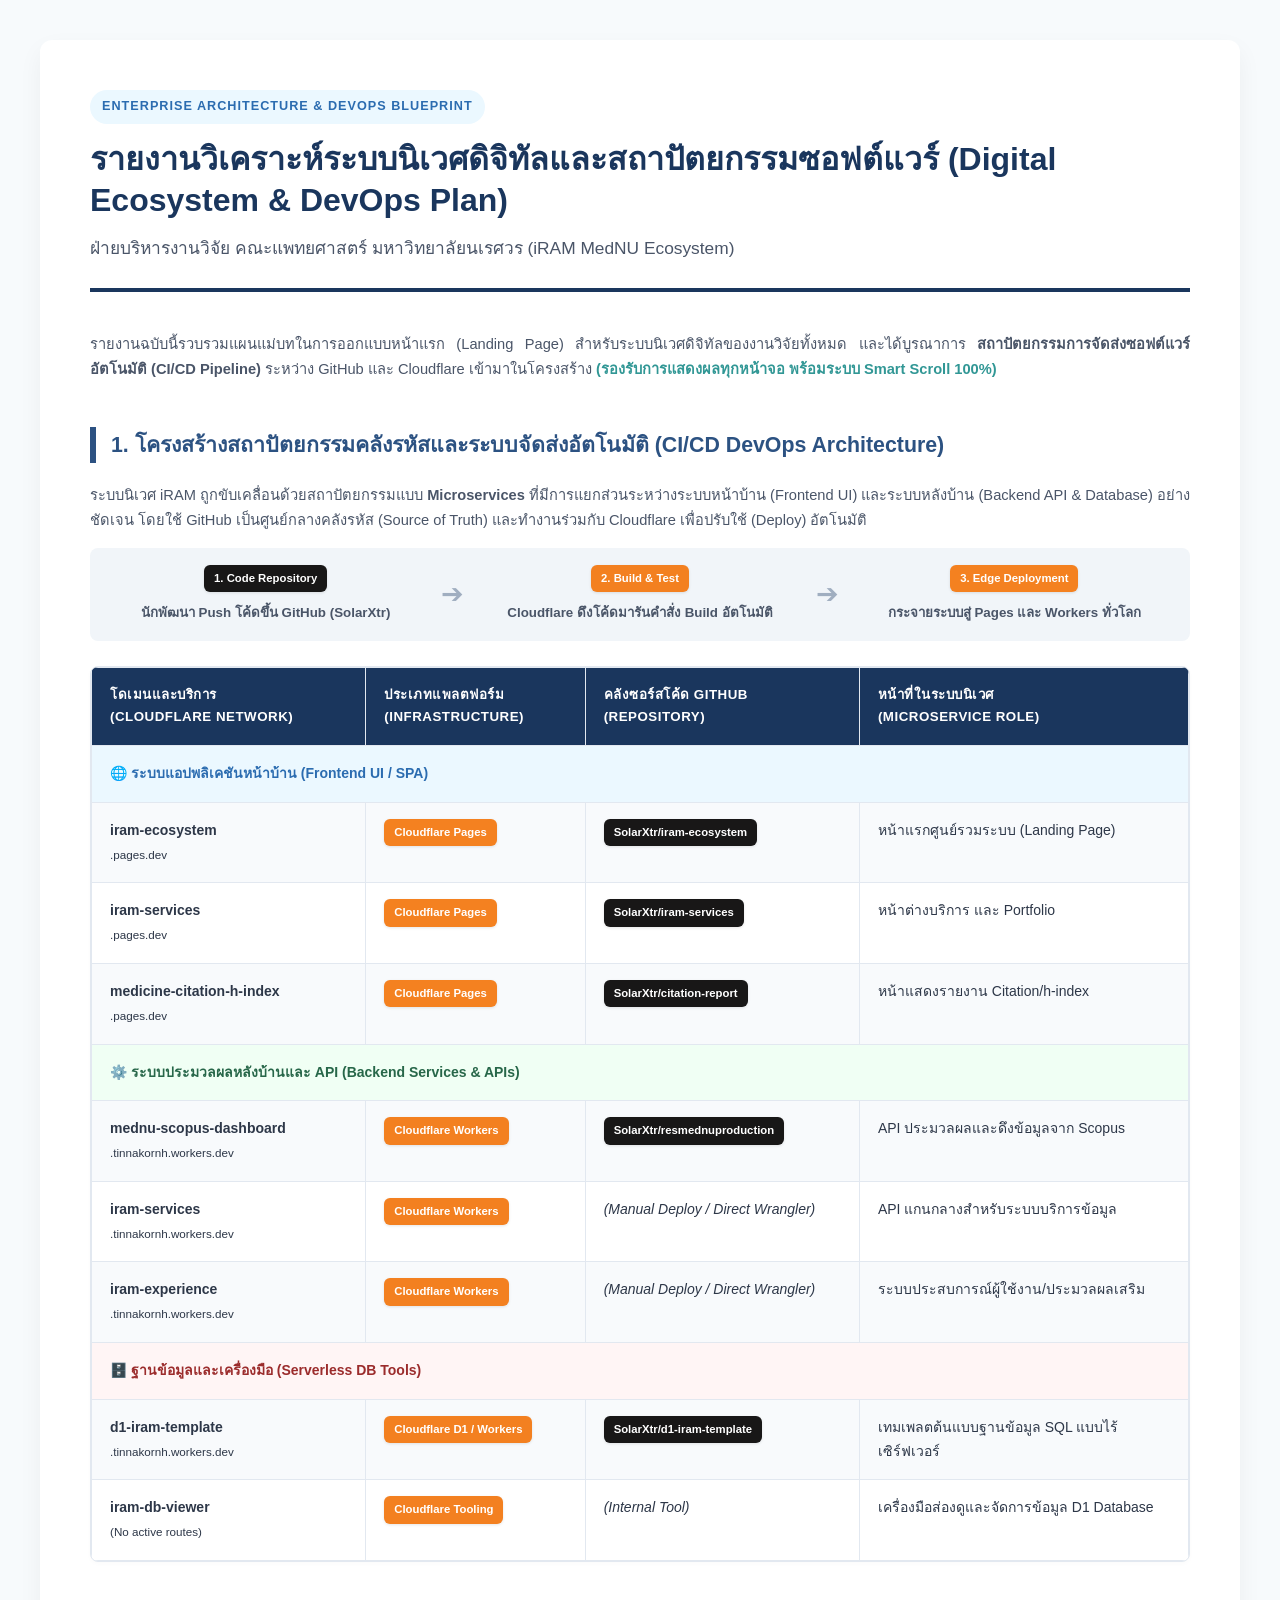
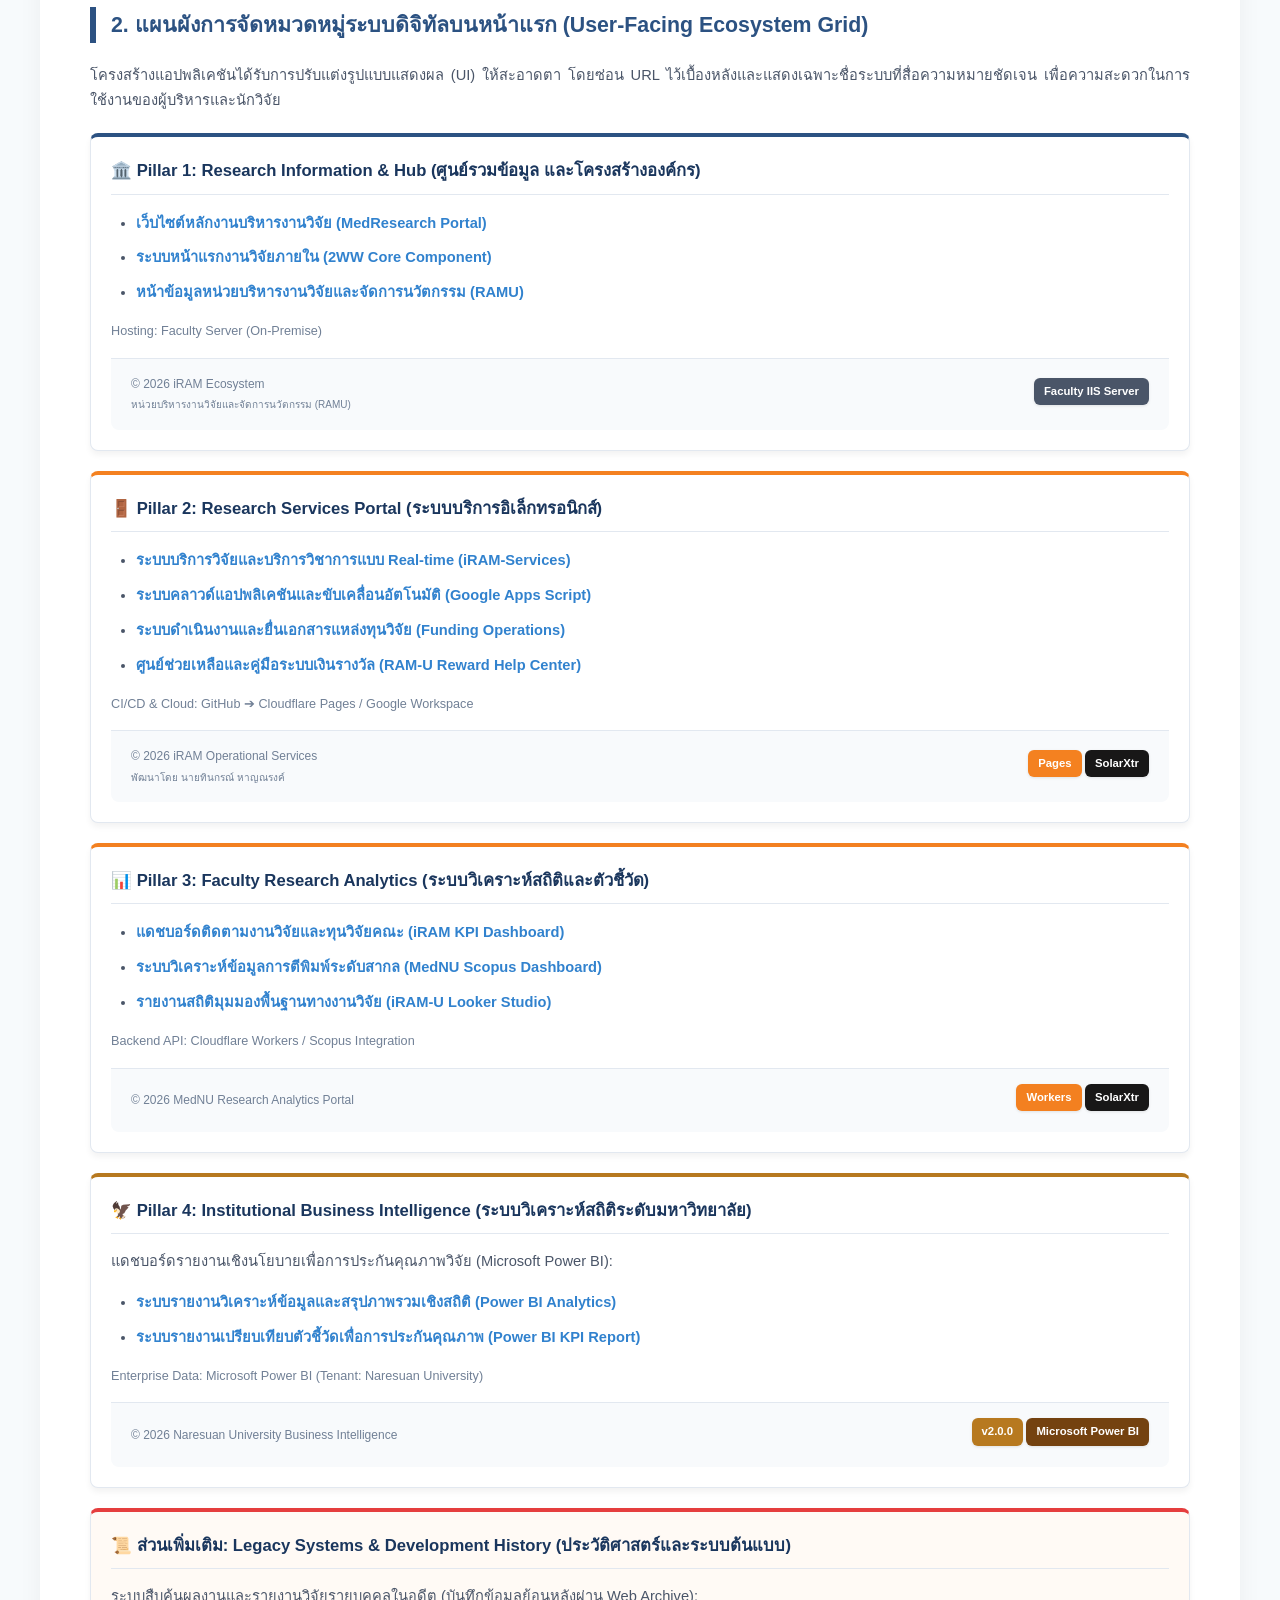
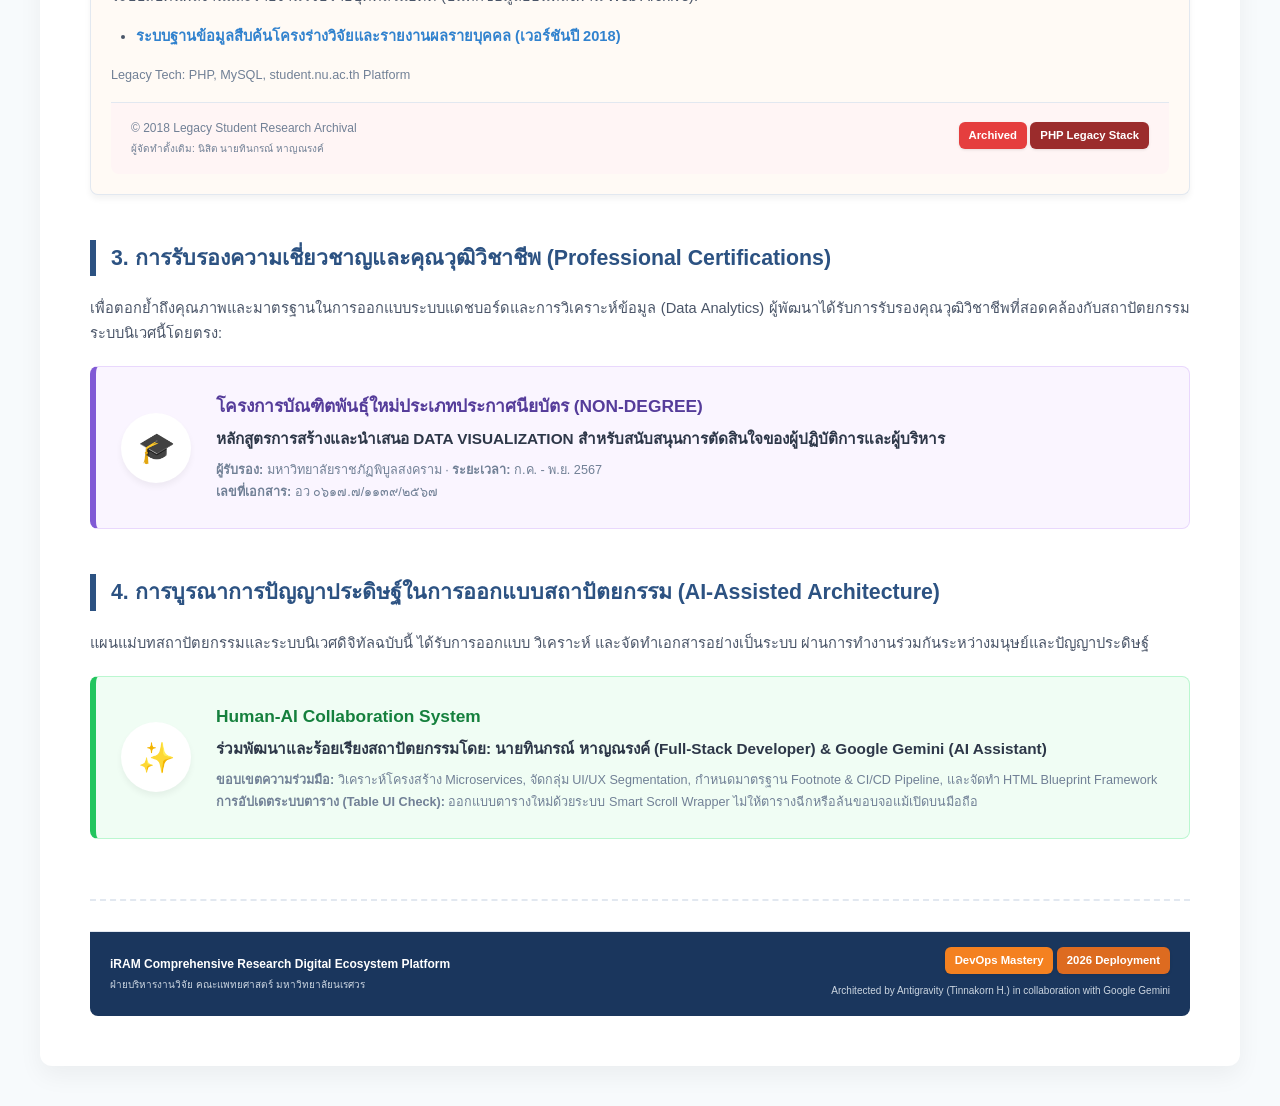
==== blueprint.html @ e12277ec "feat: redesign landing page to premium glassmorphism UI" ====
<!DOCTYPE html>
<html lang="th">
<head>
    <meta charset="UTF-8">
    <meta name="viewport" content="width=device-width, initial-scale=1.0">
    <title>รายงานการวิเคราะห์ระบบสารสนเทศและแผนการจัดทำ Landing Page - iRAM MedNU (Perfect Scroll UI)</title>
    <style>
        *, *::before, *::after { box-sizing: border-box; }
        body {
            font-family: 'Segoe UI', Tahoma, Geneva, Verdana, sans-serif, 'Helvetica Neue', Helvetica, Arial, sans-serif;
            line-height: 1.7;
            color: #2d3748;
            background-color: #f7fafc;
            margin: 0;
            padding: 0;
        }
        .container {
            max-width: 1200px;
            margin: 40px auto;
            background-color: #ffffff;
            padding: 50px;
            border-radius: 12px;
            box-shadow: 0 10px 25px rgba(0,0,0,0.05);
        }
        header {
            border-bottom: 4px solid #1a365d;
            padding-bottom: 25px;
            margin-bottom: 40px;
        }
        .header-tag {
            background-color: #ebf8ff;
            color: #2b6cb0;
            display: inline-block;
            padding: 6px 12px;
            border-radius: 20px;
            font-size: 9.5pt;
            font-weight: bold;
            text-transform: uppercase;
            letter-spacing: 1px;
            margin-bottom: 15px;
        }
        h1 {
            color: #1a365d;
            font-size: 24pt;
            margin: 0 0 12px 0;
            line-height: 1.3;
        }
        .subtitle {
            font-size: 13pt;
            color: #4a5568;
            margin: 0;
            font-weight: 500;
        }
        h2 {
            color: #2c5282;
            font-size: 16pt;
            border-left: 6px solid #2c5282;
            padding-left: 15px;
            margin-top: 45px;
            margin-bottom: 20px;
        }
        h3 {
            color: #2d3748;
            font-size: 12.5pt;
            margin-top: 25px;
            margin-bottom: 12px;
            font-weight: 600;
        }
        p, li {
            font-size: 11pt;
            color: #4a5568;
            text-align: justify;
        }
        ul, ol {
            padding-left: 25px;
        }
        li {
            margin-bottom: 10px;
        }

        /* -------------------------------------------
           [FIXED] TABLE SCROLL & RESPONSIVE DESIGN 
           ------------------------------------------- */
        .table-responsive {
            width: 100%;
            display: block; /* สำคัญมาก: บังคับให้กล่องหุ้มทำงานเป็น Block เพื่อกักพื้นที่ */
            overflow-x: auto;
            -webkit-overflow-scrolling: touch; /* ให้เลื่อนบนมือถือได้ลื่นไหล */
            margin: 25px 0;
            border: 1px solid #e2e8f0;
            border-radius: 8px;
            background-color: #fff;
            box-shadow: 0 2px 5px rgba(0,0,0,0.02);
        }
        /* ปรับแต่ง Scrollbar ให้ผู้ใช้สังเกตเห็นว่าเลื่อนซ้าย-ขวาได้ */
        .table-responsive::-webkit-scrollbar {
            height: 10px;
        }
        .table-responsive::-webkit-scrollbar-track {
            background: #f1f5f9; 
            border-radius: 0 0 8px 8px;
        }
        .table-responsive::-webkit-scrollbar-thumb {
            background: #cbd5e0; 
            border-radius: 10px;
        }
        .table-responsive::-webkit-scrollbar-thumb:hover {
            background: #a0aec0; 
        }

        table {
            width: 100%;
            border-collapse: collapse;
            font-size: 10.5pt;
            min-width: 950px; /* บังคับความกว้างขั้นต่ำ เพื่อไม่ให้คอลัมน์บีบจนเละ */
        }
        th, td {
            border: 1px solid #e2e8f0;
            padding: 16px 18px;
            text-align: left;
            vertical-align: top;
            word-break: break-word; /* ป้องกันคำยาวๆ ดันตารางแตก */
        }
        th {
            background-color: #1a365d;
            color: #ffffff;
            font-weight: 600;
            text-transform: uppercase;
            font-size: 10pt;
            letter-spacing: 0.5px;
            white-space: nowrap; /* ไม่ให้หัวตารางตัดบรรทัด */
        }
        tr:nth-child(even) {
            background-color: #f8fafc;
        }
        /* ------------------------------------------- */

        .badge {
            display: inline-block;
            padding: 4px 10px;
            border-radius: 6px;
            font-size: 8.5pt;
            font-weight: bold;
            color: #ffffff;
            text-align: center;
            box-shadow: 0 1px 3px rgba(0,0,0,0.1);
            margin-bottom: 6px;
            word-break: break-all; /* ป้องกัน URL ใน badge ล้น */
            white-space: normal;
        }
        .bg-nu { background-color: #dd6b20; }
        .bg-cloudflare { background-color: #f48120; }
        .bg-workers { background-color: #f38020; }
        .bg-github { background-color: #181717; }
        .bg-legacy { background-color: #e53e3e; }
        .bg-pbi { background-color: #b7791f; }
        
        .recommendation-box {
            background-color: #f7fafc;
            border: 1px solid #e2e8f0;
            border-left: 5px solid #3182ce;
            padding: 25px;
            margin: 30px 0;
            border-radius: 4px;
        }
        .recommendation-box h3 {
            color: #2b6cb0;
            margin-top: 0;
        }
        .highlight-grid {
            display: grid;
            grid-template-columns: 1fr;
            gap: 20px;
            margin: 20px 0;
        }
        .grid-item {
            background: #fff;
            border: 1px solid #e2e8f0;
            padding: 20px;
            border-radius: 8px;
            border-top: 4px solid #2c5282;
            box-shadow: 0 4px 6px rgba(0,0,0,0.05);
        }
        .grid-item h4 {
            margin: 0 0 12px 0;
            color: #1a365d;
            font-size: 12.5pt;
            border-bottom: 1px solid #e2e8f0;
            padding-bottom: 8px;
        }
        .tech-list {
            margin-top: 5px;
            font-size: 9.5pt;
            color: #718096;
            margin-bottom: 15px;
        }
        .page-footer {
            display: flex;
            justify-content: space-between;
            align-items: center;
            padding: 15px 20px;
            color: #718096;
            font-size: 9pt;
            border-top: 1px solid #e2e8f0;
            background-color: #f8fafc;
            border-radius: 0 0 8px 8px;
            flex-wrap: wrap;
            gap: 10px;
        }
        .master-footer {
            margin-top: 60px;
            padding-top: 30px;
            border-top: 2px dashed #e2e8f0;
        }
        a {
            color: #3182ce;
            text-decoration: none;
            font-weight: 600;
            word-break: break-word;
        }
        a:hover {
            text-decoration: underline;
            color: #2c5282;
        }
        .devops-flow {
            display: flex;
            align-items: center;
            margin: 15px 0;
            padding: 15px;
            background: #f1f5f9;
            border-radius: 8px;
        }
        .devops-step {
            flex: 1;
            text-align: center;
            font-weight: 600;
            color: #4a5568;
        }
        .devops-arrow {
            font-size: 20pt;
            color: #a0aec0;
            padding: 0 15px;
        }
        .cert-container, .ai-container {
            display: flex;
            align-items: center;
            gap: 25px;
            padding: 25px;
            border-radius: 8px;
            margin: 20px 0;
        }
        .cert-container {
            background: #faf5ff;
            border: 1px solid #e9d8fd;
            border-left: 6px solid #805ad5;
        }
        .ai-container {
            background: #f0fdf4;
            border: 1px solid #bbf7d0;
            border-left: 6px solid #22c55e;
        }
        .cert-icon, .ai-icon {
            width: 70px;
            height: 70px;
            background: #ffffff;
            border-radius: 50%;
            display: flex;
            align-items: center;
            justify-content: center;
            font-size: 30px;
            box-shadow: 0 4px 6px rgba(0,0,0,0.05);
            flex-shrink: 0;
        }

        /* --- Responsive Media Queries --- */
        @media screen and (max-width: 768px) {
            .container {
                margin: 20px 10px;
                padding: 25px 20px;
            }
            h1 {
                font-size: 20pt;
            }
            h2 {
                font-size: 15pt;
            }
            .devops-flow {
                flex-direction: column;
            }
            .devops-arrow {
                transform: rotate(90deg);
                padding: 10px 0;
            }
            .page-footer, .master-footer .page-footer {
                flex-direction: column;
                text-align: center;
            }
            .page-footer > div {
                text-align: center !important;
                width: 100%;
            }
            .cert-container, .ai-container {
                flex-direction: column;
                text-align: center;
            }
        }
    </style>
</head>
<body>

<div class="container">
    <header>
        <div class="header-tag">Enterprise Architecture & DevOps Blueprint</div>
        <h1>รายงานวิเคราะห์ระบบนิเวศดิจิทัลและสถาปัตยกรรมซอฟต์แวร์ (Digital Ecosystem & DevOps Plan)</h1>
        <div class="subtitle">ฝ่ายบริหารงานวิจัย คณะแพทยศาสตร์ มหาวิทยาลัยนเรศวร (iRAM MedNU Ecosystem)</div>
    </header>

    <section>
        <p>รายงานฉบับนี้รวบรวมแผนแม่บทในการออกแบบหน้าแรก (Landing Page) สำหรับระบบนิเวศดิจิทัลของงานวิจัยทั้งหมด และได้บูรณาการ <strong>สถาปัตยกรรมการจัดส่งซอฟต์แวร์อัตโนมัติ (CI/CD Pipeline)</strong> ระหว่าง GitHub และ Cloudflare เข้ามาในโครงสร้าง <span style="color: #319795; font-weight: bold;">(รองรับการแสดงผลทุกหน้าจอ พร้อมระบบ Smart Scroll 100%)</span></p>
    </section>

    <section>
        <h2>1. โครงสร้างสถาปัตยกรรมคลังรหัสและระบบจัดส่งอัตโนมัติ (CI/CD DevOps Architecture)</h2>
        <p>ระบบนิเวศ iRAM ถูกขับเคลื่อนด้วยสถาปัตยกรรมแบบ <strong>Microservices</strong> ที่มีการแยกส่วนระหว่างระบบหน้าบ้าน (Frontend UI) และระบบหลังบ้าน (Backend API & Database) อย่างชัดเจน โดยใช้ GitHub เป็นศูนย์กลางคลังรหัส (Source of Truth) และทำงานร่วมกับ Cloudflare เพื่อปรับใช้ (Deploy) อัตโนมัติ</p>
        
        <div class="devops-flow">
            <div class="devops-step">
                <span class="badge bg-github">1. Code Repository</span><br>
                <small>นักพัฒนา Push โค้ดขึ้น GitHub (SolarXtr)</small>
            </div>
            <div class="devops-arrow">➔</div>
            <div class="devops-step">
                <span class="badge bg-workers">2. Build & Test</span><br>
                <small>Cloudflare ดึงโค้ดมารันคำสั่ง Build อัตโนมัติ</small>
            </div>
            <div class="devops-arrow">➔</div>
            <div class="devops-step">
                <span class="badge bg-cloudflare">3. Edge Deployment</span><br>
                <small>กระจายระบบสู่ Pages และ Workers ทั่วโลก</small>
            </div>
        </div>

        <div class="table-responsive">
            <table>
                <thead>
                    <tr>
                        <th style="width: 25%;">โดเมนและบริการ<br>(Cloudflare Network)</th>
                        <th style="width: 20%;">ประเภทแพลตฟอร์ม<br>(Infrastructure)</th>
                        <th style="width: 25%;">คลังซอร์สโค้ด GITHUB<br>(Repository)</th>
                        <th style="width: 30%;">หน้าที่ในระบบนิเวศ<br>(Microservice Role)</th>
                    </tr>
                </thead>
                <tbody>
                    <tr style="background-color: #ebf8ff;">
                        <td colspan="4" style="font-weight:bold; color:#2b6cb0;">🌐 ระบบแอปพลิเคชันหน้าบ้าน (Frontend UI / SPA)</td>
                    </tr>
                    <tr>
                        <td><strong>iram-ecosystem</strong><br><small>.pages.dev</small></td>
                        <td><span class="badge bg-cloudflare">Cloudflare Pages</span></td>
                        <td><span class="badge bg-github">SolarXtr/iram-ecosystem</span></td>
                        <td>หน้าแรกศูนย์รวมระบบ (Landing Page)</td>
                    </tr>
                    <tr>
                        <td><strong>iram-services</strong><br><small>.pages.dev</small></td>
                        <td><span class="badge bg-cloudflare">Cloudflare Pages</span></td>
                        <td><span class="badge bg-github">SolarXtr/iram-services</span></td>
                        <td>หน้าต่างบริการ และ Portfolio</td>
                    </tr>
                    <tr>
                        <td><strong>medicine-citation-h-index</strong><br><small>.pages.dev</small></td>
                        <td><span class="badge bg-cloudflare">Cloudflare Pages</span></td>
                        <td><span class="badge bg-github">SolarXtr/citation-report</span></td>
                        <td>หน้าแสดงรายงาน Citation/h-index</td>
                    </tr>

                    <tr style="background-color: #f0fff4;">
                        <td colspan="4" style="font-weight:bold; color:#276749;">⚙️ ระบบประมวลผลหลังบ้านและ API (Backend Services & APIs)</td>
                    </tr>
                    <tr>
                        <td><strong>mednu-scopus-dashboard</strong><br><small>.tinnakornh.workers.dev</small></td>
                        <td><span class="badge bg-workers">Cloudflare Workers</span></td>
                        <td><span class="badge bg-github">SolarXtr/resmednuproduction</span></td>
                        <td>API ประมวลผลและดึงข้อมูลจาก Scopus</td>
                    </tr>
                    <tr>
                        <td><strong>iram-services</strong><br><small>.tinnakornh.workers.dev</small></td>
                        <td><span class="badge bg-workers">Cloudflare Workers</span></td>
                        <td><em>(Manual Deploy / Direct Wrangler)</em></td>
                        <td>API แกนกลางสำหรับระบบบริการข้อมูล</td>
                    </tr>
                    <tr>
                        <td><strong>iram-experience</strong><br><small>.tinnakornh.workers.dev</small></td>
                        <td><span class="badge bg-workers">Cloudflare Workers</span></td>
                        <td><em>(Manual Deploy / Direct Wrangler)</em></td>
                        <td>ระบบประสบการณ์ผู้ใช้งาน/ประมวลผลเสริม</td>
                    </tr>

                    <tr style="background-color: #fff5f5;">
                        <td colspan="4" style="font-weight:bold; color:#9b2c2c;">🗄️ ฐานข้อมูลและเครื่องมือ (Serverless DB Tools)</td>
                    </tr>
                    <tr>
                        <td><strong>d1-iram-template</strong><br><small>.tinnakornh.workers.dev</small></td>
                        <td><span class="badge bg-workers">Cloudflare D1 / Workers</span></td>
                        <td><span class="badge bg-github">SolarXtr/d1-iram-template</span></td>
                        <td>เทมเพลตต้นแบบฐานข้อมูล SQL แบบไร้เซิร์ฟเวอร์</td>
                    </tr>
                    <tr>
                        <td><strong>iram-db-viewer</strong><br><small>(No active routes)</small></td>
                        <td><span class="badge bg-workers">Cloudflare Tooling</span></td>
                        <td><em>(Internal Tool)</em></td>
                        <td>เครื่องมือส่องดูและจัดการข้อมูล D1 Database</td>
                    </tr>
                </tbody>
            </table>
        </div>
    </section>

    <section>
        <h2>2. แผนผังการจัดหมวดหมู่ระบบดิจิทัลบนหน้าแรก (User-Facing Ecosystem Grid)</h2>
        <p>โครงสร้างแอปพลิเคชันได้รับการปรับแต่งรูปแบบแสดงผล (UI) ให้สะอาดตา โดยซ่อน URL ไว้เบื้องหลังและแสดงเฉพาะชื่อระบบที่สื่อความหมายชัดเจน เพื่อความสะดวกในการใช้งานของผู้บริหารและนักวิจัย</p>
        
        <div class="highlight-grid">
            <!-- Pillar 1 -->
            <div class="grid-item">
                <h4>🏛️ Pillar 1: Research Information & Hub (ศูนย์รวมข้อมูล และโครงสร้างองค์กร)</h4>
                <ul>
                    <li><a href="http://med.nu.ac.th/medresearch/" target="_blank">เว็บไซต์หลักงานบริหารงานวิจัย (MedResearch Portal)</a></li>
                    <li><a href="https://med.nu.ac.th/medresearch/2ww/home/main.php" target="_blank">ระบบหน้าแรกงานวิจัยภายใน (2WW Core Component)</a></li>
                    <li><a href="https://med.nu.ac.th/medresearch/2ww/home/ramu.php" target="_blank">หน้าข้อมูลหน่วยบริหารงานวิจัยและจัดการนวัตกรรม (RAMU)</a></li>
                </ul>
                <div class="tech-list">Hosting: Faculty Server (On-Premise)</div>
                <div class="page-footer">
                    <div>© 2026 iRAM Ecosystem<br><small>หน่วยบริหารงานวิจัยและจัดการนวัตกรรม (RAMU)</small></div>
                    <div style="text-align: right;"><span class="badge bg-nu" style="background:#4a5568;">Faculty IIS Server</span></div>
                </div>
            </div>
            
            <!-- Pillar 2 -->
            <div class="grid-item" style="border-top-color: #f48120;">
                <h4>🚪 Pillar 2: Research Services Portal (ระบบบริการอิเล็กทรอนิกส์)</h4>
                <ul>
                    <li><a href="https://iram-services.pages.dev/dashboard" target="_blank">ระบบบริการวิจัยและบริการวิชาการแบบ Real-time (iRAM-Services)</a></li>
                    <li><a href="https://script.google.com/a/nu.ac.th/macros/s/AKfycbwvsP6cRJh9fEOb6LLCWzTP3cs4XyhWTne0-HBvcX-PVyRfROqPQYtDaUJfjc-TaL1k/exec" target="_blank">ระบบคลาวด์แอปพลิเคชันและขับเคลื่อนอัตโนมัติ (Google Apps Script)</a></li>
                    <li><a href="https://med.nu.ac.th/medresearch/sub-ram-u/funding.php" target="_blank">ระบบดำเนินงานและยื่นเอกสารแหล่งทุนวิจัย (Funding Operations)</a></li>
                    <li><a href="https://sites.google.com/view/ram-u-reward-help-center/home" target="_blank">ศูนย์ช่วยเหลือและคู่มือระบบเงินรางวัล (RAM-U Reward Help Center)</a></li>
                </ul>
                <div class="tech-list">CI/CD & Cloud: GitHub ➔ Cloudflare Pages / Google Workspace</div>
                <div class="page-footer">
                    <div>© 2026 iRAM Operational Services<br><small>พัฒนาโดย นายทินกรณ์ หาญณรงค์</small></div>
                    <div style="text-align: right;"><span class="badge bg-cloudflare">Pages</span> <span class="badge bg-github">SolarXtr</span></div>
                </div>
            </div>
            
            <!-- Pillar 3 -->
            <div class="grid-item" style="border-top-color: #f38020;">
                <h4>📊 Pillar 3: Faculty Research Analytics (ระบบวิเคราะห์สถิติและตัวชี้วัด)</h4>
                <ul>
                    <li><a href="https://med.nu.ac.th/medresearch/sub-ram-u/kpidashboard/iram-kpi-dashboard.html" target="_blank">แดชบอร์ดติดตามงานวิจัยและทุนวิจัยคณะ (iRAM KPI Dashboard)</a></li>
                    <li><a href="https://mednu-scopus-dashboard.tinnakornh.workers.dev" target="_blank">ระบบวิเคราะห์ข้อมูลการตีพิมพ์ระดับสากล (MedNU Scopus Dashboard)</a></li>
                    <li><a href="https://datastudio.google.com/s/qujr1f6tujY" target="_blank">รายงานสถิติมุมมองพื้นฐานทางงานวิจัย (iRAM-U Looker Studio)</a></li>
                </ul>
                <div class="tech-list">Backend API: Cloudflare Workers / Scopus Integration</div>
                <div class="page-footer">
                    <div>© 2026 MedNU Research Analytics Portal</div>
                    <div style="text-align: right;"><span class="badge bg-workers">Workers</span> <span class="badge bg-github">SolarXtr</span></div>
                </div>
            </div>

            <!-- Pillar 4 -->
            <div class="grid-item" style="border-top-color: #b7791f;">
                <h4>🦅 Pillar 4: Institutional Business Intelligence (ระบบวิเคราะห์สถิติระดับมหาวิทยาลัย)</h4>
                <p style="margin-bottom: 5px;">แดชบอร์ดรายงานเชิงนโยบายเพื่อการประกันคุณภาพวิจัย (Microsoft Power BI):</p>
                <ul>
                    <li><a href="https://app.powerbi.com/view?r=eyJrIjoiNzgyNTEwZGYtZmNlMS00MjFlLTkyMzgtN2QzNTgyOWQ5YWViIiwidCI6ImJmMWViM2Y4LTE5ZDItNDA5ZC1iMGM1LTRlODBjOTQzZmQ1MiIsImMiOjEwfQ%3D%3D" target="_blank">ระบบรายงานวิเคราะห์ข้อมูลและสรุปภาพรวมเชิงสถิติ (Power BI Analytics)</a></li>
                    <li><a href="https://app.powerbi.com/view?r=eyJrIjoiOGVjNDUzNzUtN2I2OS00ZDU1LWI3NWMtNjJkNDMzZjVhMDQ5IiwidCI6ImJmMWViM2Y4LTE5ZDItNDA5ZC1iMGM1LTRlODBjOTQzZmQ1MiIsImMiOjEwfQ%3D%3D" target="_blank">ระบบรายงานเปรียบเทียบตัวชี้วัดเพื่อการประกันคุณภาพ (Power BI KPI Report)</a></li>
                </ul>
                <div class="tech-list">Enterprise Data: Microsoft Power BI (Tenant: Naresuan University)</div>
                <div class="page-footer">
                    <div>© 2026 Naresuan University Business Intelligence</div>
                    <div style="text-align: right;"><span class="badge bg-pbi" style="color:#fff !important;">v2.0.0</span> <span class="badge bg-pbi" style="background:#744210; color:#fff !important;">Microsoft Power BI</span></div>
                </div>
            </div>

            <!-- Legacy Section -->
            <div class="grid-item" style="border-top-color: #e53e3e; background-color: #fffaf5;">
                <h4>📜 ส่วนเพิ่มเติม: Legacy Systems & Development History (ประวัติศาสตร์และระบบต้นแบบ)</h4>
                <p style="margin-bottom: 5px;">ระบบสืบค้นผลงานและรายงานวิจัยรายบุคคลในอดีต (บันทึกข้อมูลย้อนหลังผ่าน Web Archive):</p>
                <ul>
                    <li><a href="https://web.archive.org/web/20180606134350/http://student.nu.ac.th/tinnakornh/research/shwres1.php" target="_blank">ระบบฐานข้อมูลสืบค้นโครงร่างวิจัยและรายงานผลรายบุคคล (เวอร์ชันปี 2018)</a></li>
                </ul>
                <div class="tech-list">Legacy Tech: PHP, MySQL, student.nu.ac.th Platform</div>
                <div class="page-footer" style="background-color: #fff5f5;">
                    <div>© 2018 Legacy Student Research Archival<br><small>ผู้จัดทำดั้งเดิม: นิสิต นายทินกรณ์ หาญณรงค์</small></div>
                    <div style="text-align: right;"><span class="badge bg-legacy">Archived</span> <span class="badge bg-legacy" style="background:#9b2c2c;">PHP Legacy Stack</span></div>
                </div>
            </div>

        </div>
    </section>

    <section>
        <h2>3. การรับรองความเชี่ยวชาญและคุณวุฒิวิชาชีพ (Professional Certifications)</h2>
        <p>เพื่อตอกย้ำถึงคุณภาพและมาตรฐานในการออกแบบระบบแดชบอร์ดและการวิเคราะห์ข้อมูล (Data Analytics) ผู้พัฒนาได้รับการรับรองคุณวุฒิวิชาชีพที่สอดคล้องกับสถาปัตยกรรมระบบนิเวศนี้โดยตรง:</p>
        
        <div class="cert-container">
            <div class="cert-icon">🎓</div>
            <div>
                <h4 style="margin: 0 0 5px 0; color: #553c9a; font-size: 13pt;">โครงการบัณฑิตพันธุ์ใหม่ประเภทประกาศนียบัตร (NON-DEGREE)</h4>
                <p style="margin: 0; font-weight: 600; color: #2d3748; font-size: 11.5pt;">หลักสูตรการสร้างและนำเสนอ DATA VISUALIZATION สำหรับสนับสนุนการตัดสินใจของผู้ปฏิบัติการและผู้บริหาร</p>
                <div style="margin-top: 8px; font-size: 9.5pt; color: #718096;">
                    <strong>ผู้รับรอง:</strong> มหาวิทยาลัยราชภัฏพิบูลสงคราม · <strong>ระยะเวลา:</strong> ก.ค. - พ.ย. 2567<br>
                    <strong>เลขที่เอกสาร:</strong> อว ๐๖๑๗.๗/๑๑๓๙/๒๕๖๗
                </div>
            </div>
        </div>
    </section>

    <section>
        <h2>4. การบูรณาการปัญญาประดิษฐ์ในการออกแบบสถาปัตยกรรม (AI-Assisted Architecture)</h2>
        <p>แผนแม่บทสถาปัตยกรรมและระบบนิเวศดิจิทัลฉบับนี้ ได้รับการออกแบบ วิเคราะห์ และจัดทำเอกสารอย่างเป็นระบบ ผ่านการทำงานร่วมกันระหว่างมนุษย์และปัญญาประดิษฐ์</p>
        
        <div class="ai-container">
            <div class="ai-icon">✨</div>
            <div>
                <h4 style="margin: 0 0 5px 0; color: #15803d; font-size: 13pt;">Human-AI Collaboration System</h4>
                <p style="margin: 0; font-weight: 600; color: #2d3748; font-size: 11.5pt;">ร่วมพัฒนาและร้อยเรียงสถาปัตยกรรมโดย: นายทินกรณ์ หาญณรงค์ (Full-Stack Developer) & Google Gemini (AI Assistant)</p>
                <div style="margin-top: 8px; font-size: 9.5pt; color: #718096;">
                    <strong>ขอบเขตความร่วมมือ:</strong> วิเคราะห์โครงสร้าง Microservices, จัดกลุ่ม UI/UX Segmentation, กำหนดมาตรฐาน Footnote & CI/CD Pipeline, และจัดทำ HTML Blueprint Framework<br>
                    <strong>การอัปเดตระบบตาราง (Table UI Check):</strong> ออกแบบตารางใหม่ด้วยระบบ Smart Scroll Wrapper ไม่ให้ตารางฉีกหรือล้นขอบจอแม้เปิดบนมือถือ
                </div>
            </div>
        </div>
    </section>

    <!-- Master Footer -->
    <div class="master-footer">
        <div class="page-footer" style="background-color: #1a365d; color: #ffffff;">
            <div>
                <strong>iRAM Comprehensive Research Digital Ecosystem Platform</strong><br>
                <small style="color: #cbd5e0;">ฝ่ายบริหารงานวิจัย คณะแพทยศาสตร์ มหาวิทยาลัยนเรศวร</small>
            </div>
            <div style="text-align: right;">
                <span class="badge bg-cloudflare" style="background:#f48120;">DevOps Mastery</span>
                <span class="badge bg-nu" style="background:#dd6b20;">2026 Deployment</span><br>
                <small style="color: #cbd5e0;">Architected by Antigravity (Tinnakorn H.) in collaboration with Google Gemini</small>
            </div>
        </div>
    </div>
</div>

</body>
</html>
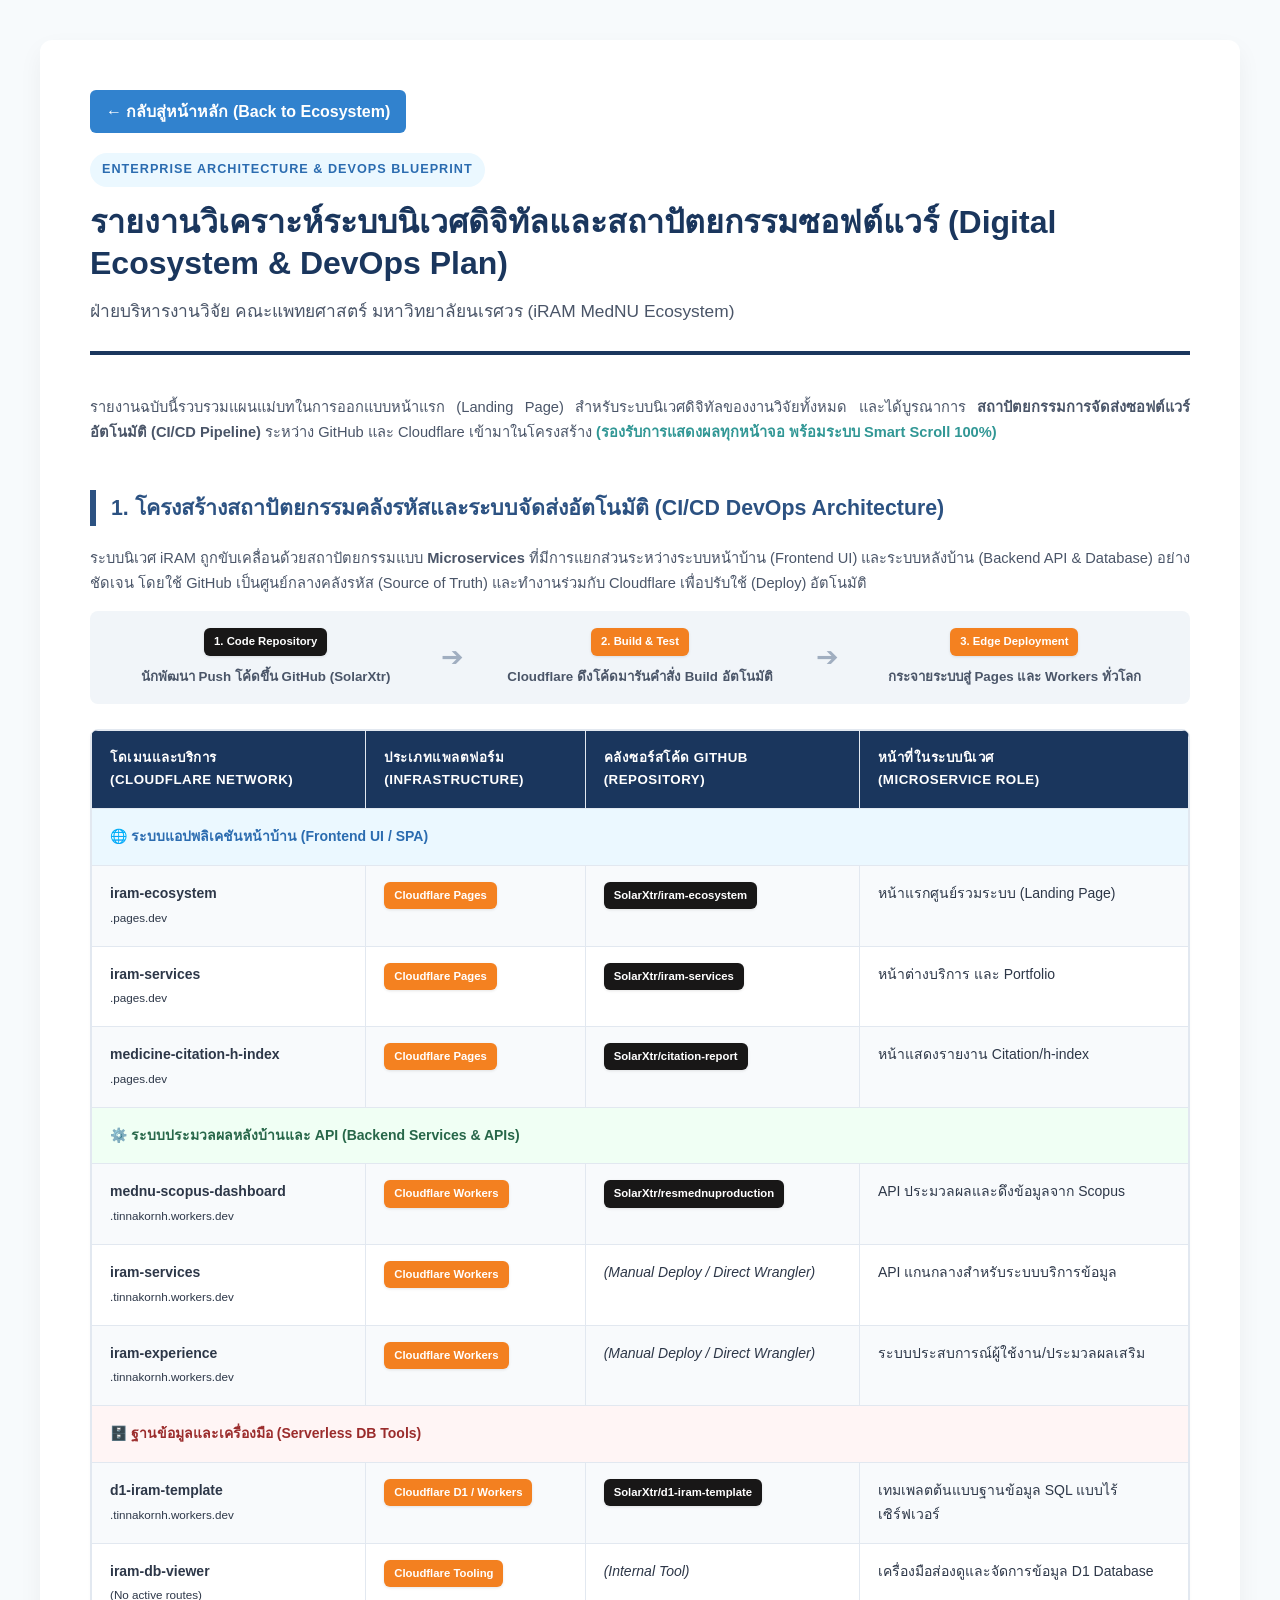
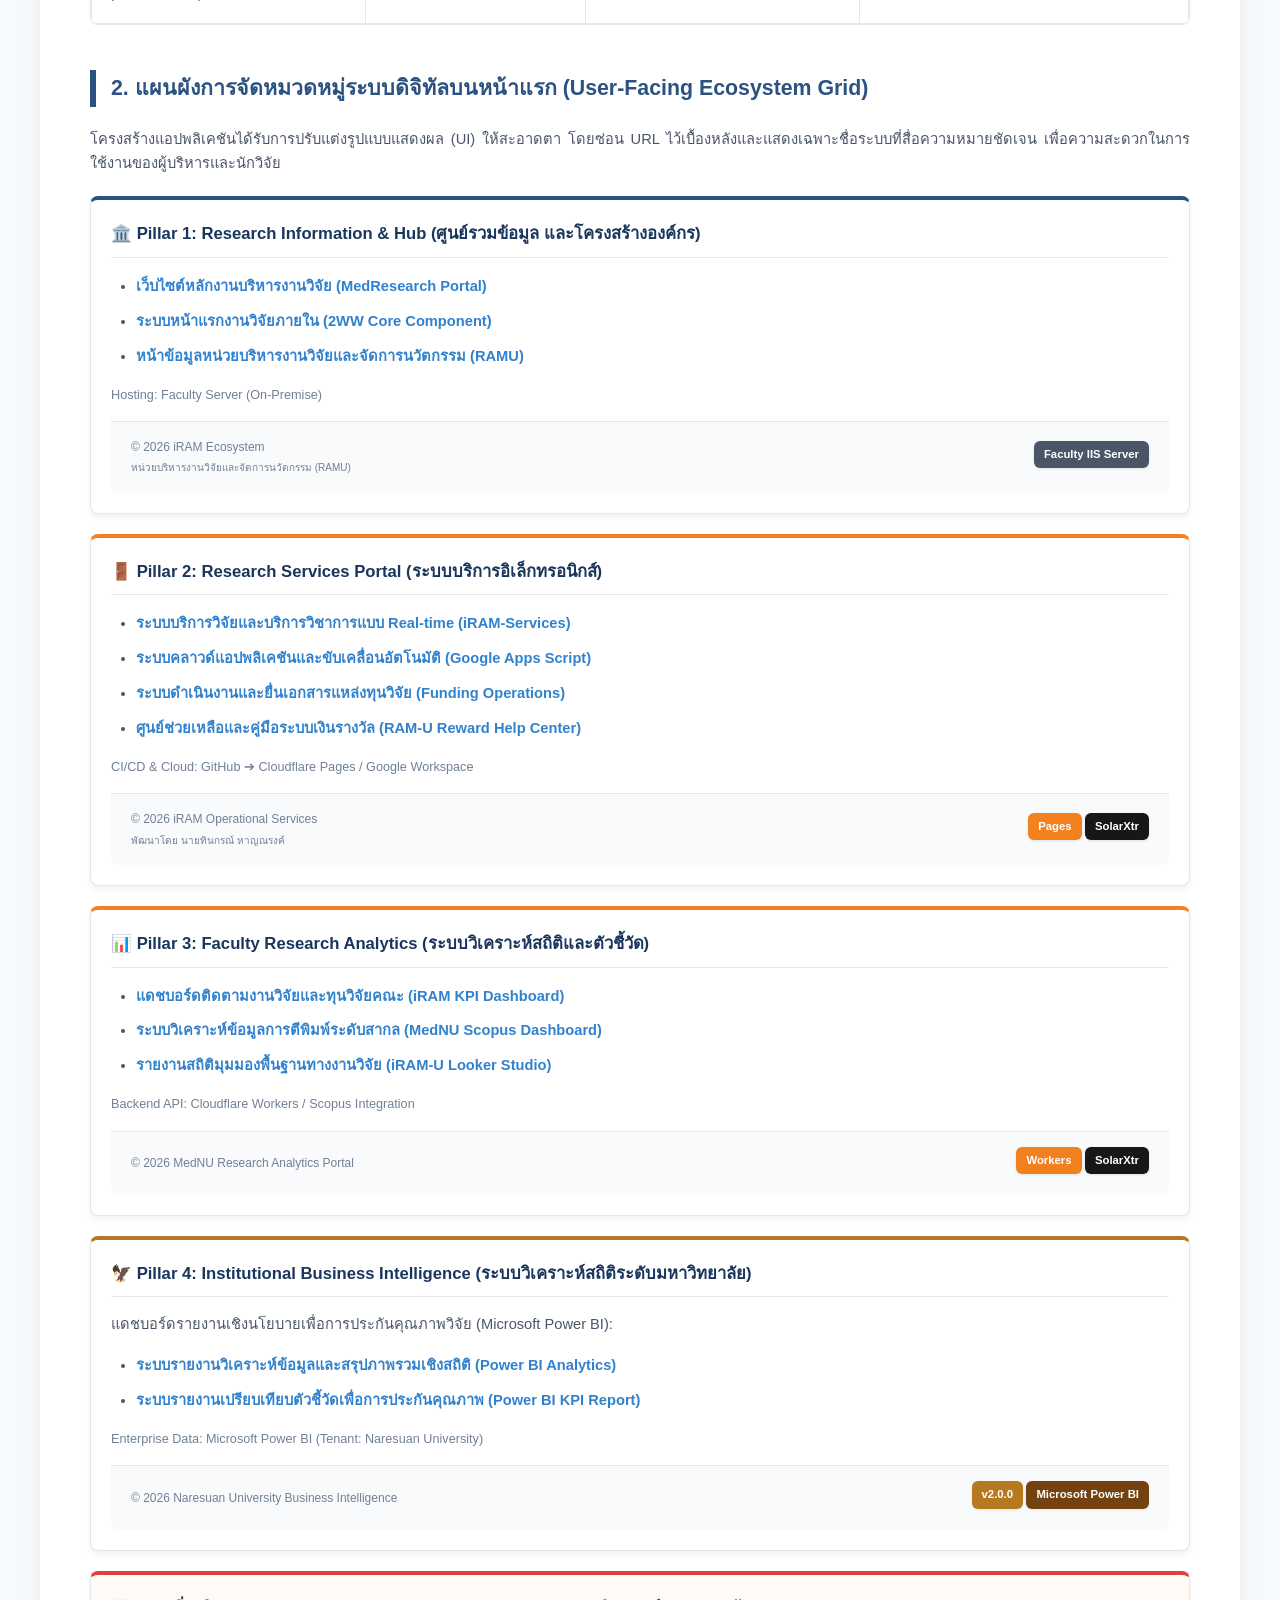
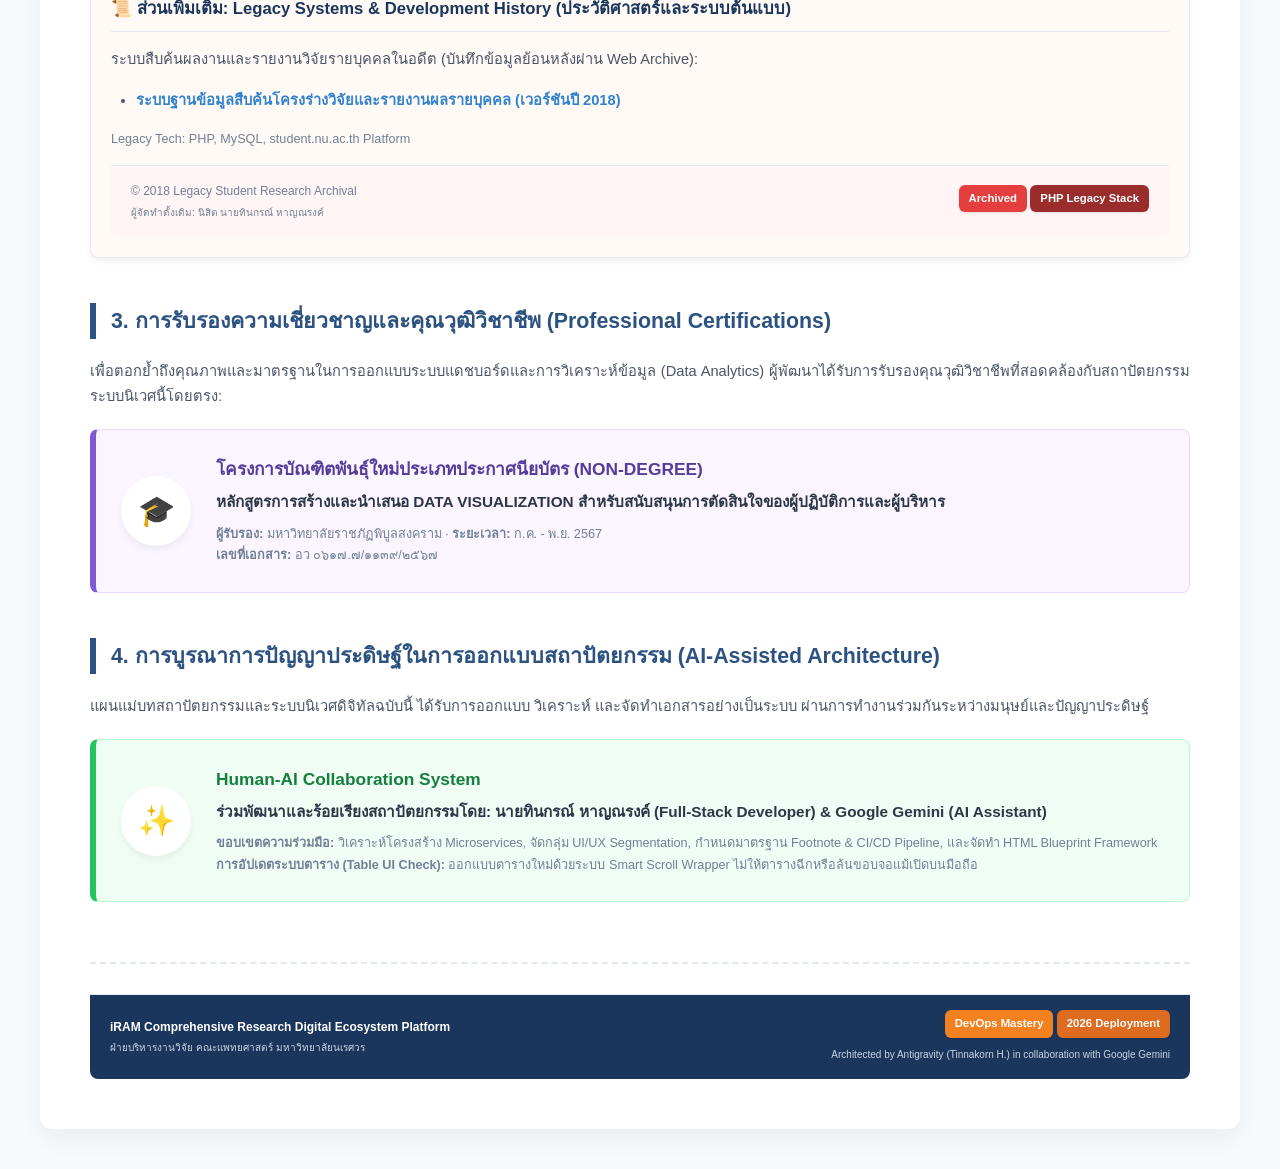
==== commit 90c5cd18: "feat: add back to home link in blueprint" ====
--- a/blueprint.html
+++ b/blueprint.html
@@ -310,6 +310,7 @@
 
 <div class="container">
     <header>
+        <a href="index.html" style="display: inline-block; margin-bottom: 20px; padding: 8px 16px; background-color: #3182ce; color: white; text-decoration: none; border-radius: 6px; font-weight: bold;">← กลับสู่หน้าหลัก (Back to Ecosystem)</a><br>
         <div class="header-tag">Enterprise Architecture & DevOps Blueprint</div>
         <h1>รายงานวิเคราะห์ระบบนิเวศดิจิทัลและสถาปัตยกรรมซอฟต์แวร์ (Digital Ecosystem & DevOps Plan)</h1>
         <div class="subtitle">ฝ่ายบริหารงานวิจัย คณะแพทยศาสตร์ มหาวิทยาลัยนเรศวร (iRAM MedNU Ecosystem)</div>
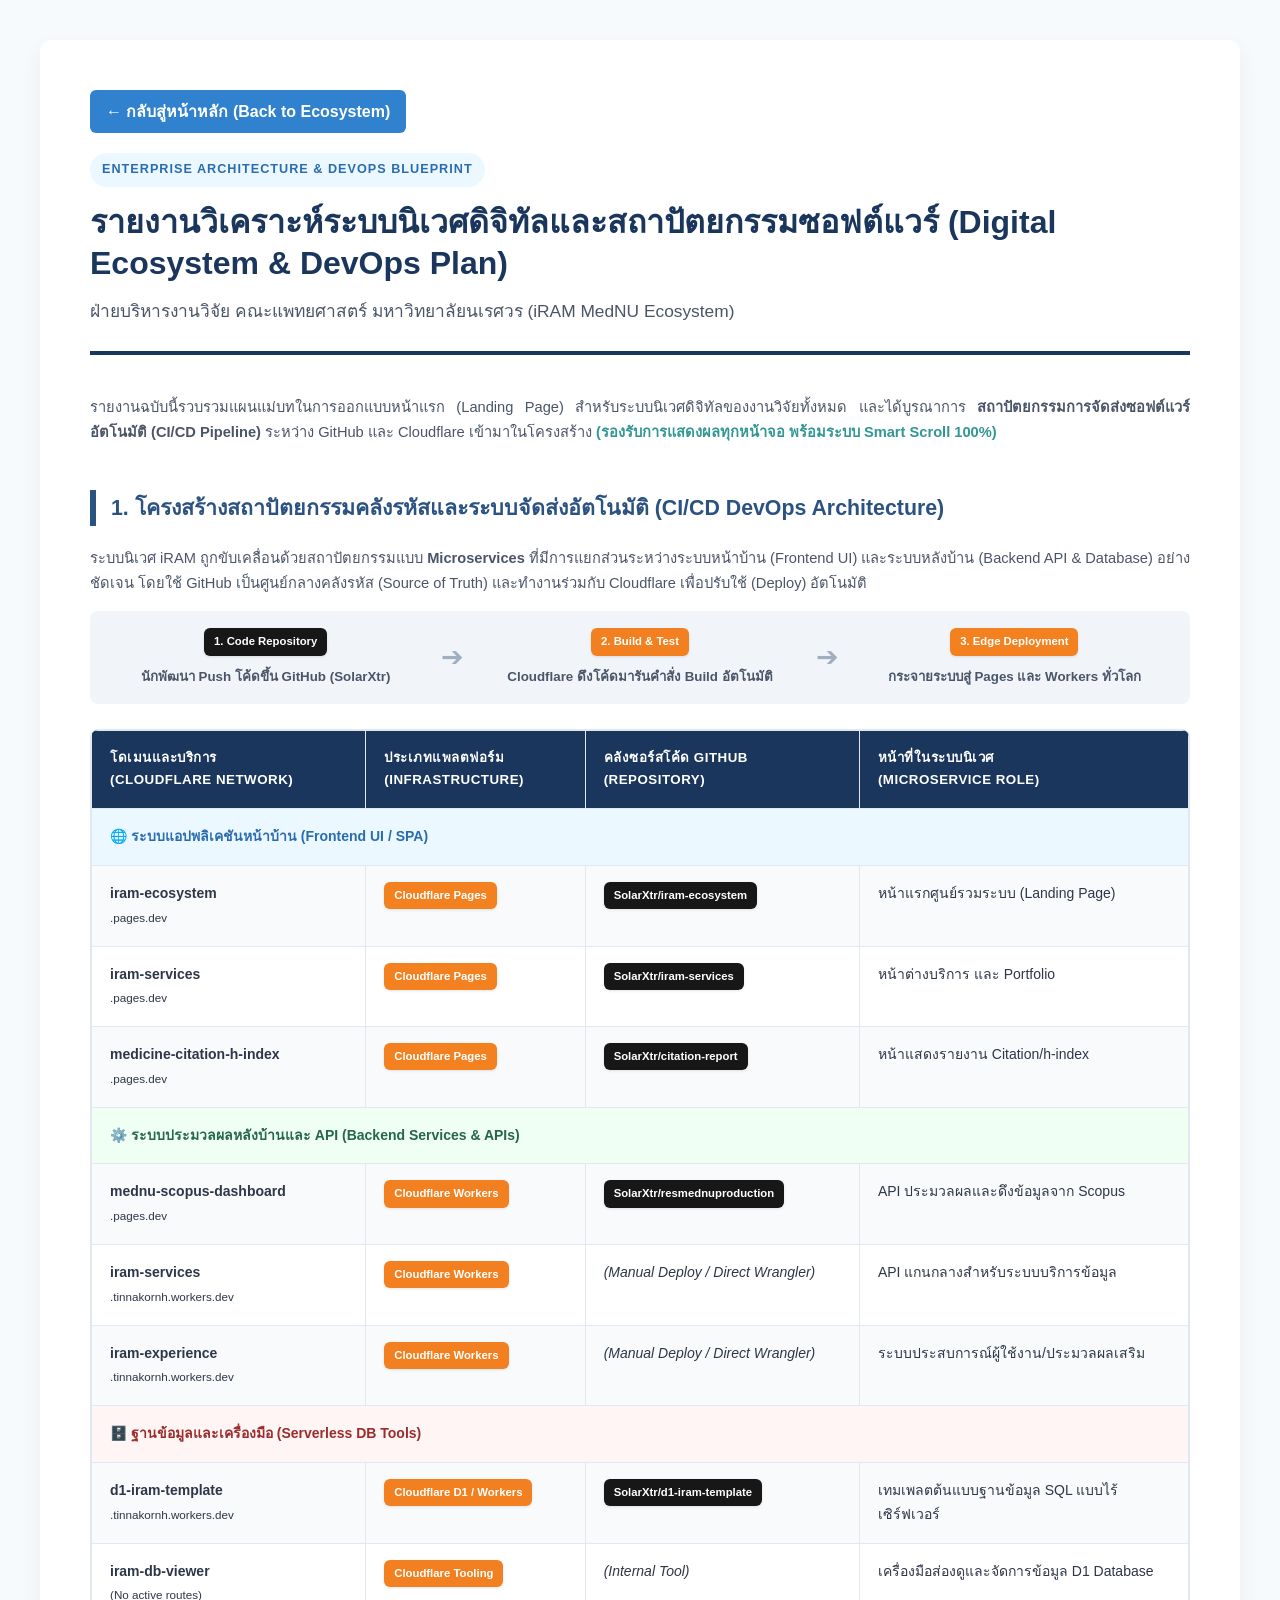
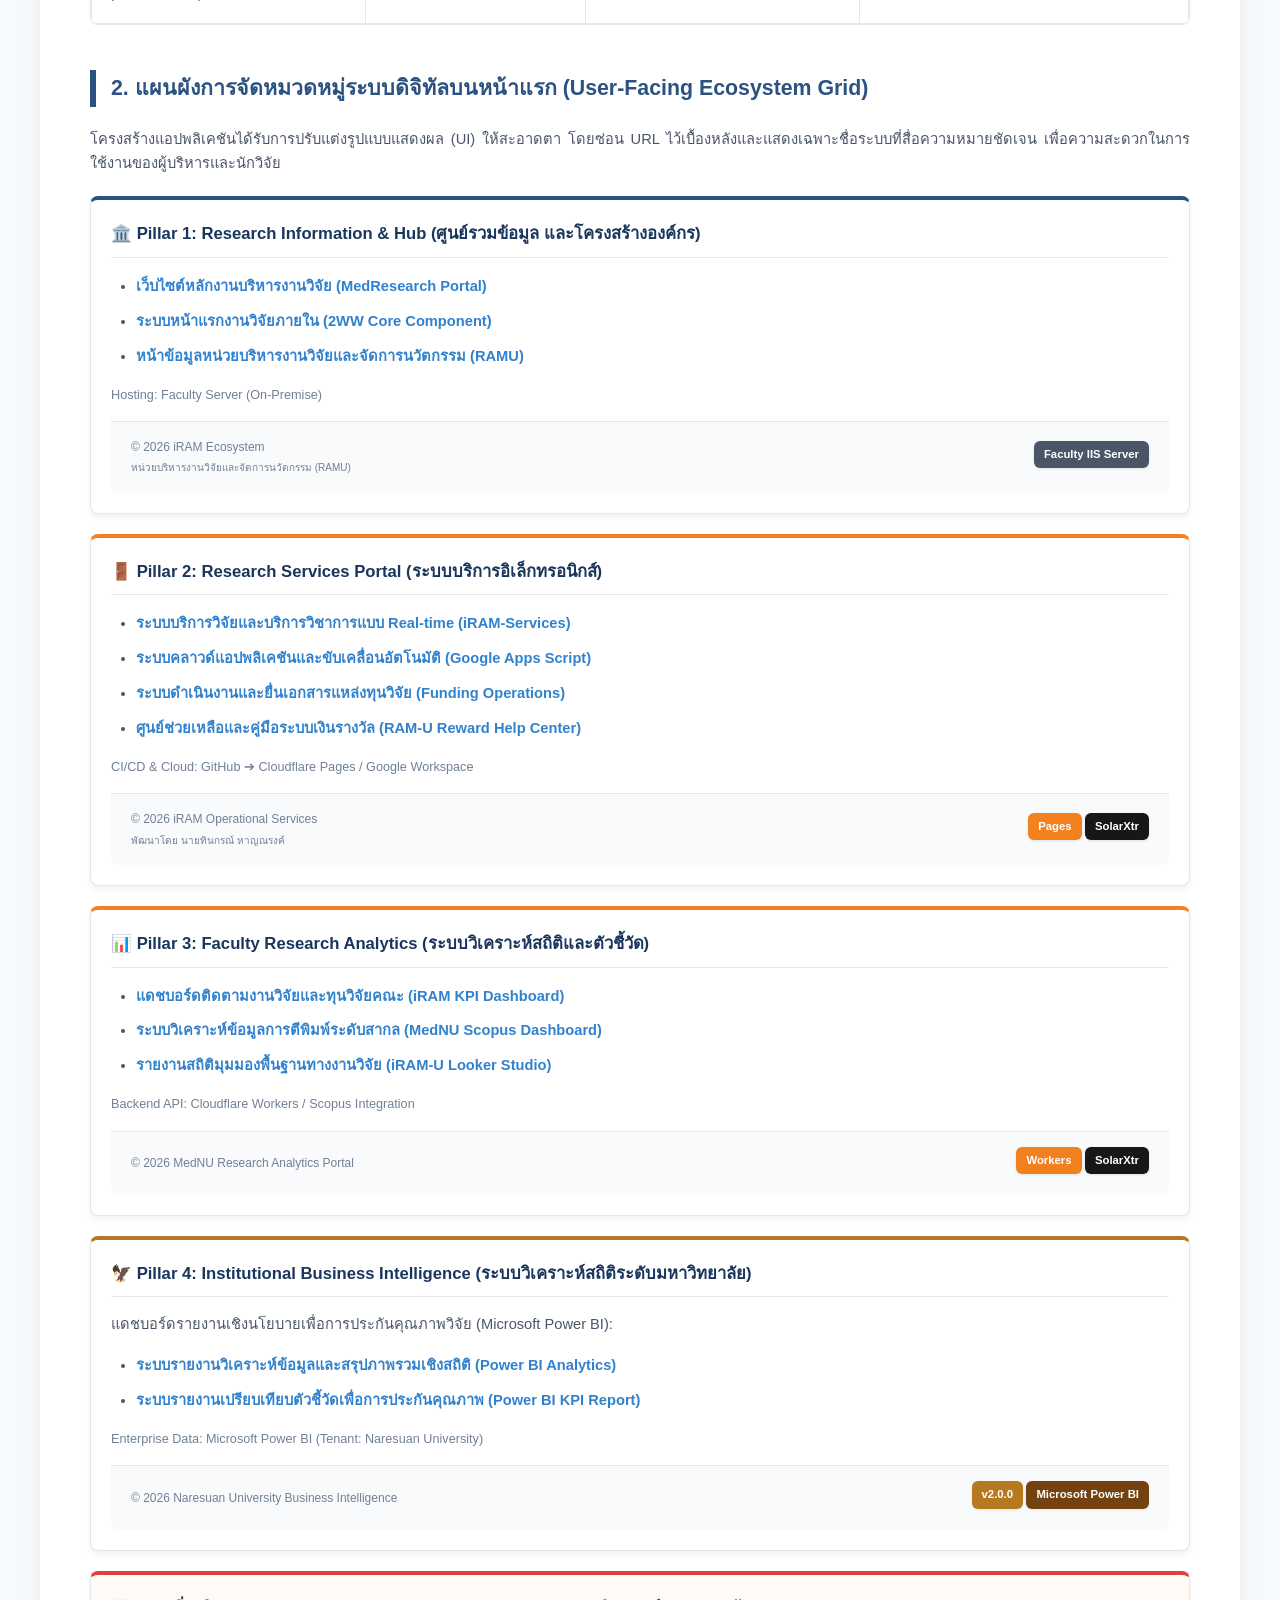
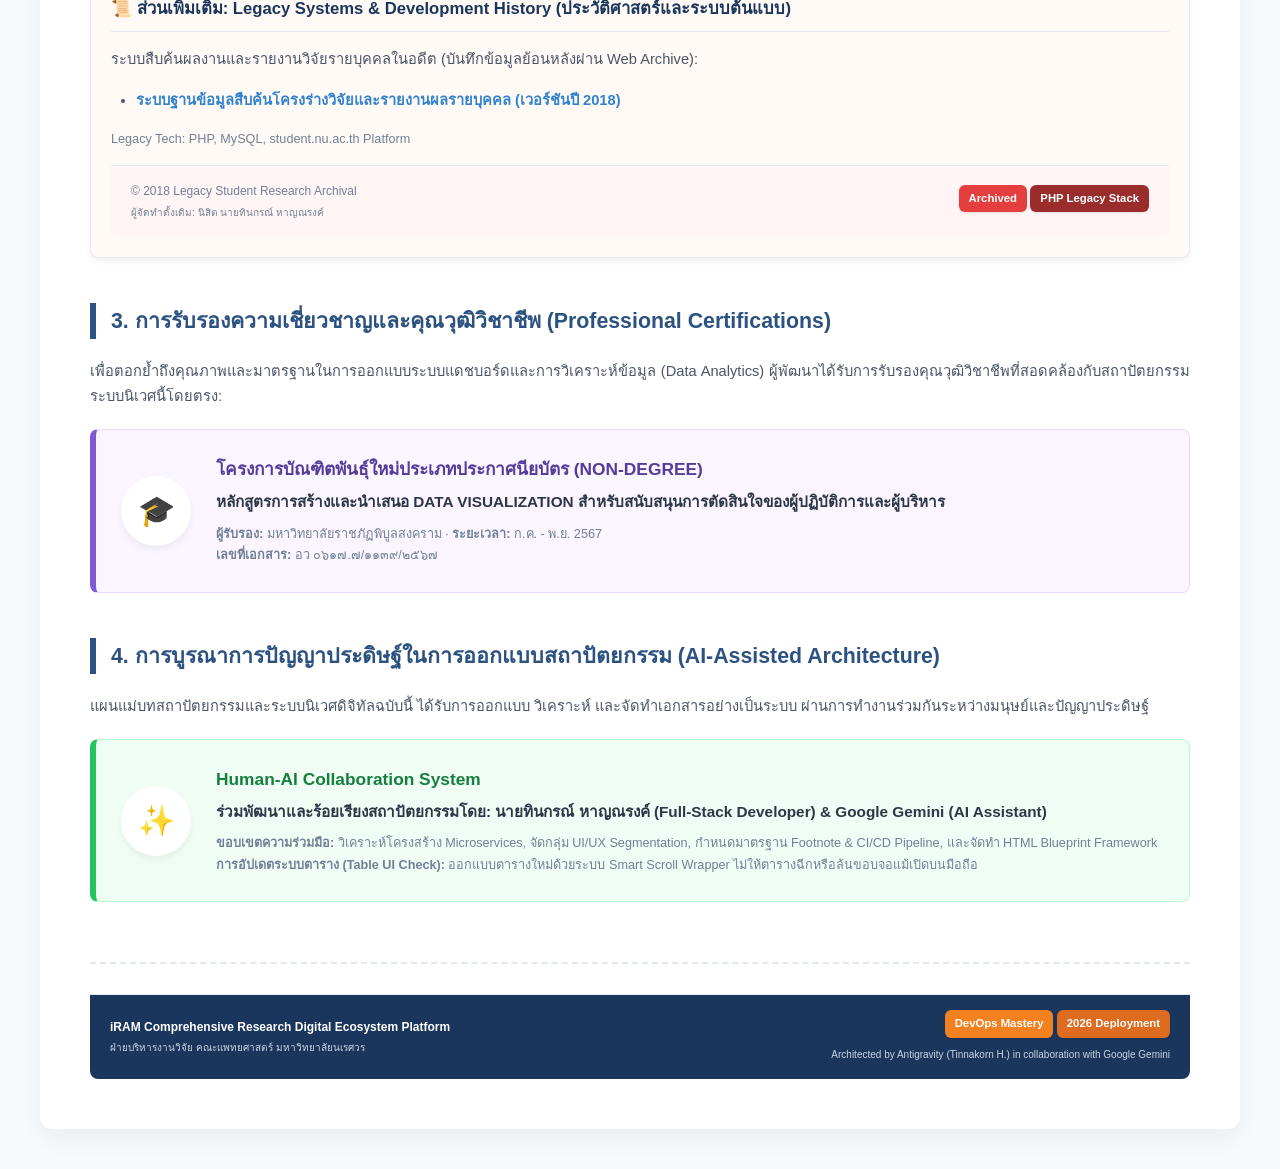
==== commit b098703c: "fix: update MedNU Scopus Dashboard link in blueprint" ====
--- a/blueprint.html
+++ b/blueprint.html
@@ -378,7 +378,7 @@
                         <td colspan="4" style="font-weight:bold; color:#276749;">⚙️ ระบบประมวลผลหลังบ้านและ API (Backend Services & APIs)</td>
                     </tr>
                     <tr>
-                        <td><strong>mednu-scopus-dashboard</strong><br><small>.tinnakornh.workers.dev</small></td>
+                        <td><strong>mednu-scopus-dashboard</strong><br><small>.pages.dev</small></td>
                         <td><span class="badge bg-workers">Cloudflare Workers</span></td>
                         <td><span class="badge bg-github">SolarXtr/resmednuproduction</span></td>
                         <td>API ประมวลผลและดึงข้อมูลจาก Scopus</td>
@@ -457,7 +457,7 @@
                 <h4>📊 Pillar 3: Faculty Research Analytics (ระบบวิเคราะห์สถิติและตัวชี้วัด)</h4>
                 <ul>
                     <li><a href="https://med.nu.ac.th/medresearch/sub-ram-u/kpidashboard/iram-kpi-dashboard.html" target="_blank">แดชบอร์ดติดตามงานวิจัยและทุนวิจัยคณะ (iRAM KPI Dashboard)</a></li>
-                    <li><a href="https://mednu-scopus-dashboard.tinnakornh.workers.dev" target="_blank">ระบบวิเคราะห์ข้อมูลการตีพิมพ์ระดับสากล (MedNU Scopus Dashboard)</a></li>
+                    <li><a href="https://mednu-scopus-dashboard.pages.dev" target="_blank">ระบบวิเคราะห์ข้อมูลการตีพิมพ์ระดับสากล (MedNU Scopus Dashboard)</a></li>
                     <li><a href="https://datastudio.google.com/s/qujr1f6tujY" target="_blank">รายงานสถิติมุมมองพื้นฐานทางงานวิจัย (iRAM-U Looker Studio)</a></li>
                 </ul>
                 <div class="tech-list">Backend API: Cloudflare Workers / Scopus Integration</div>
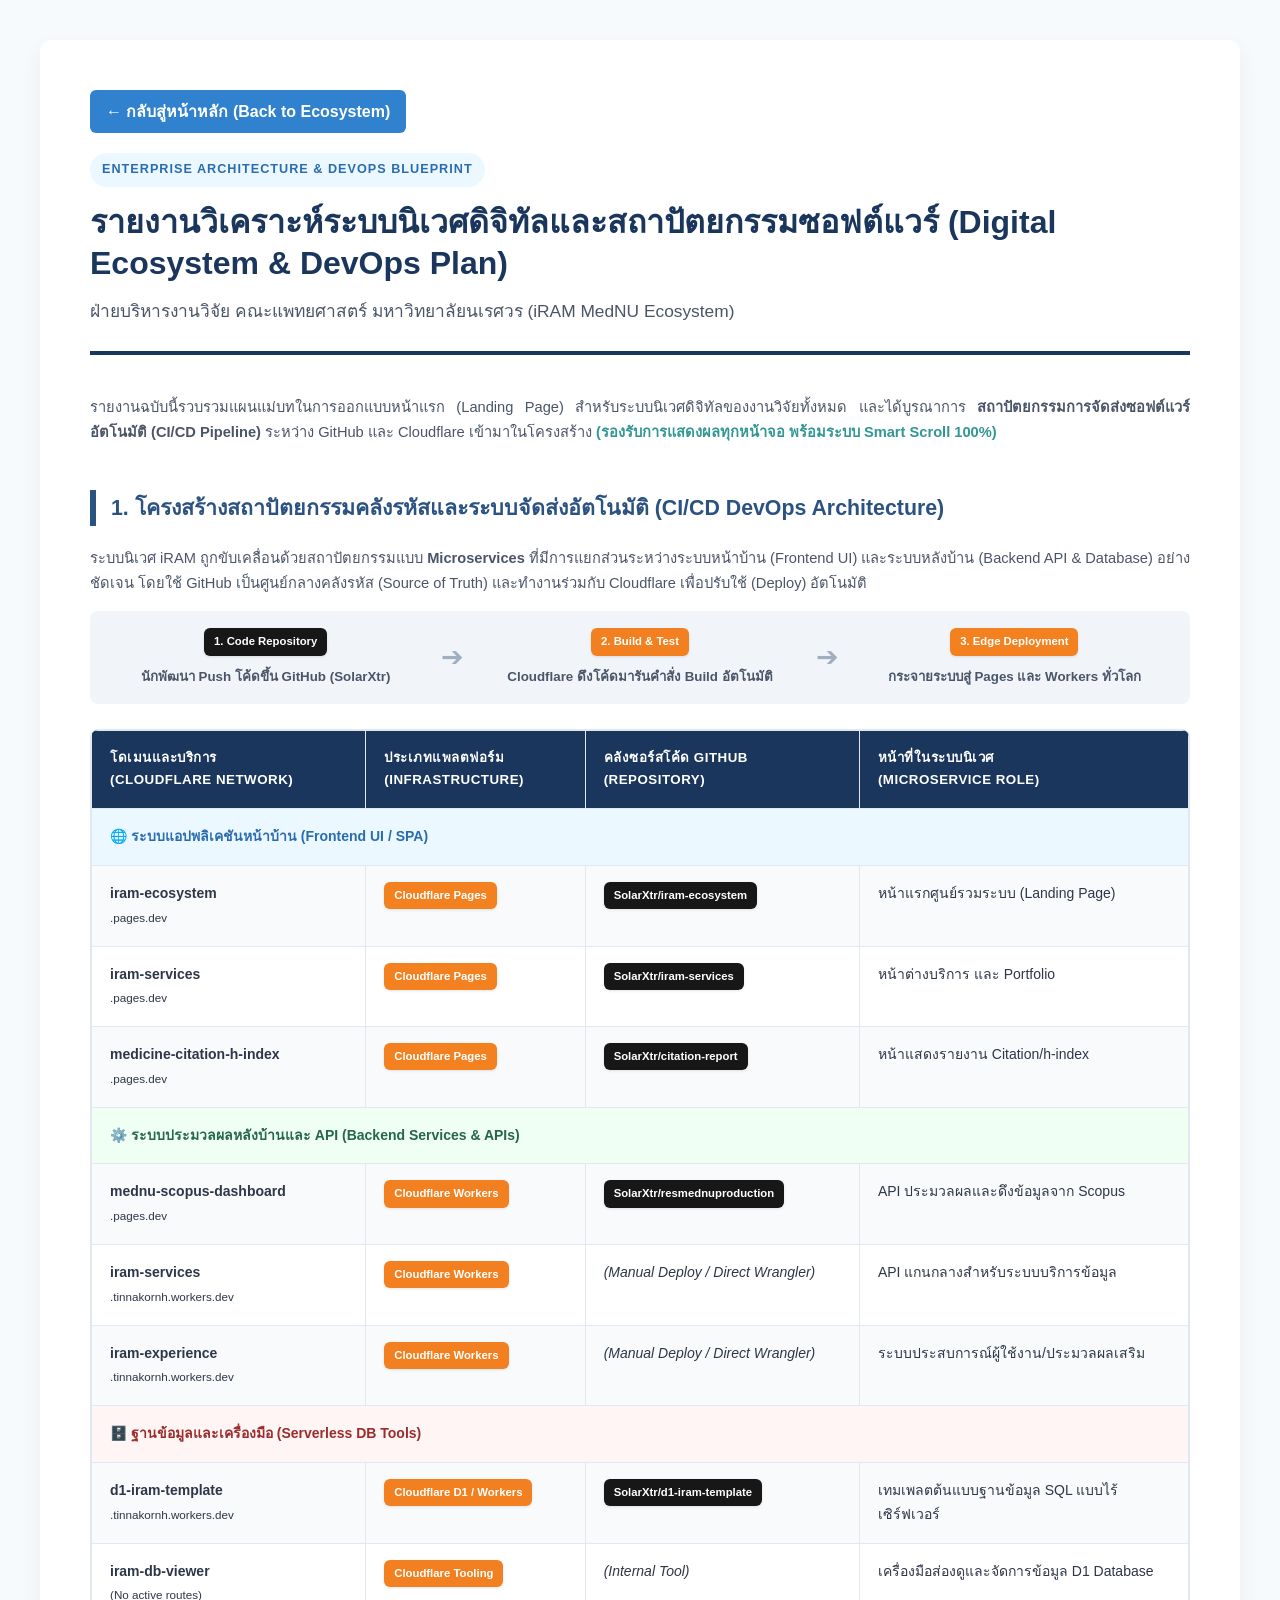
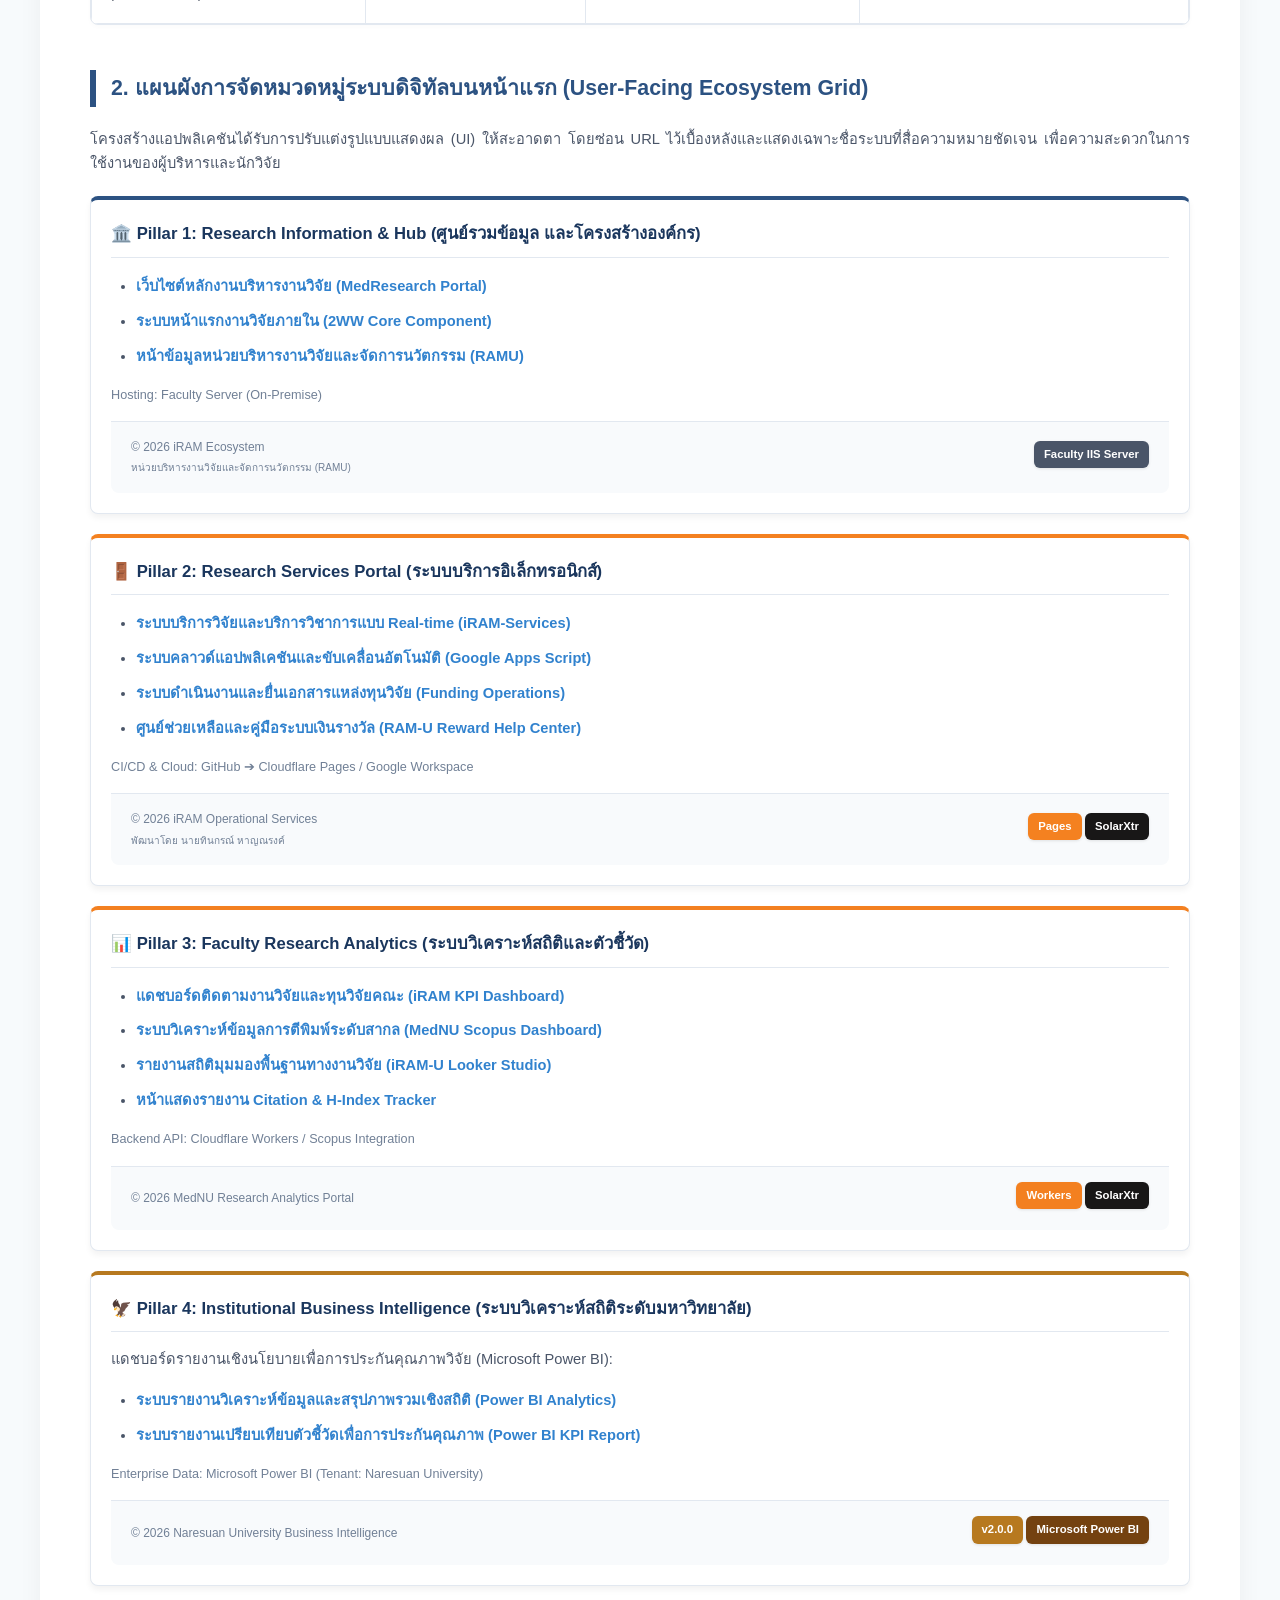
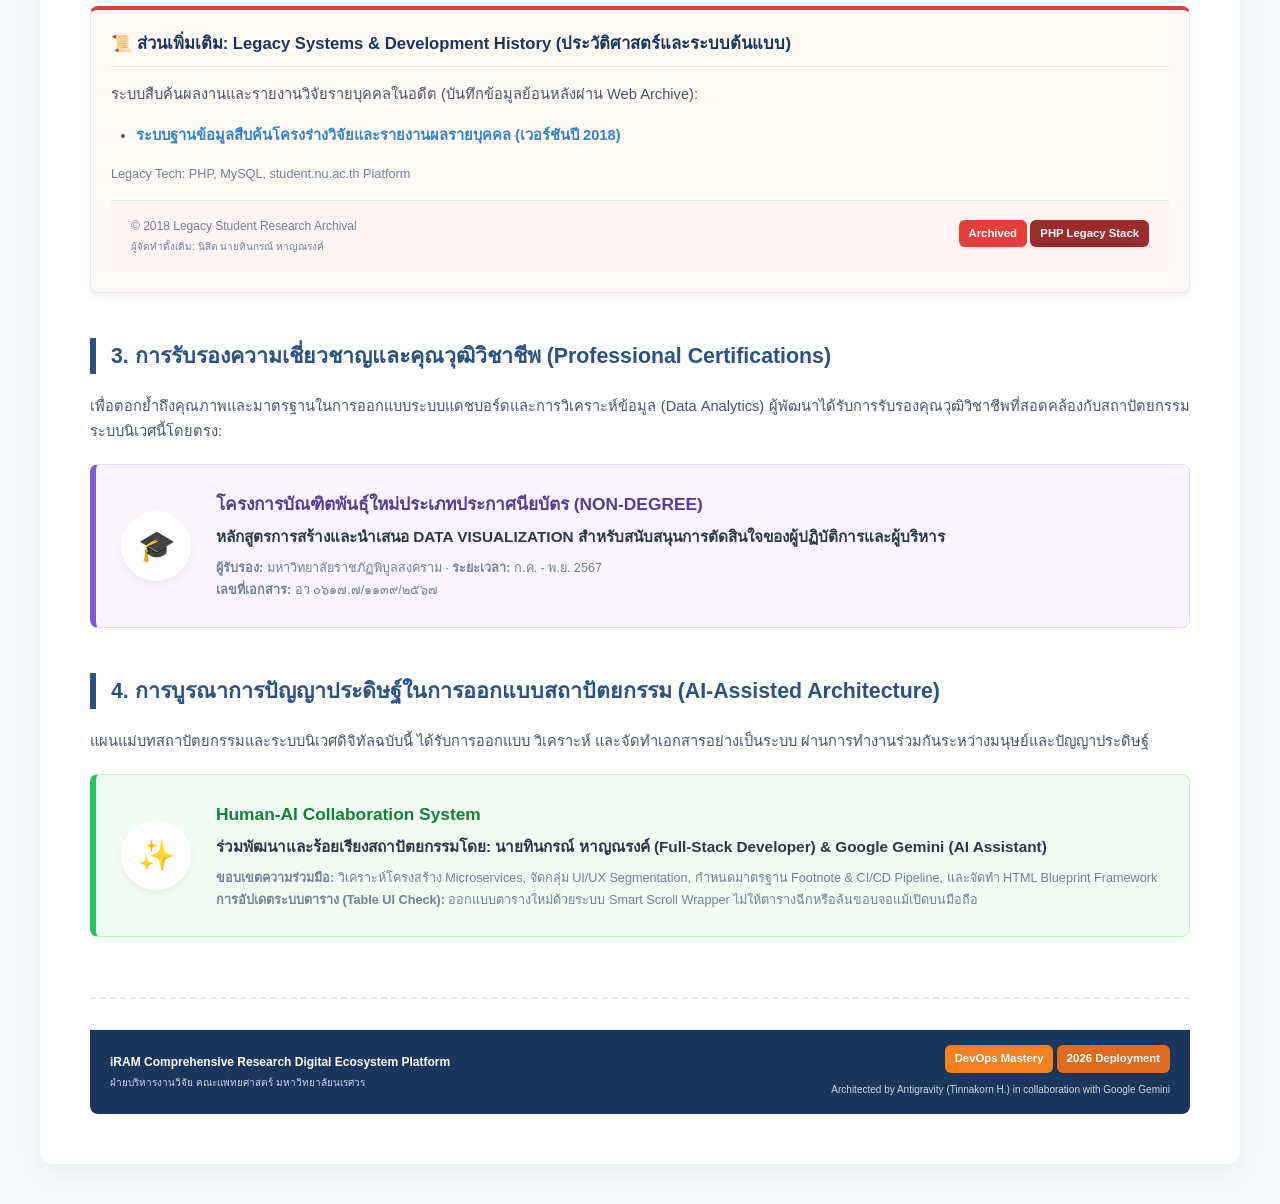
==== commit 142b416a: "docs: add Citation & H-Index Tracker to blueprint" ====
--- a/blueprint.html
+++ b/blueprint.html
@@ -459,6 +459,7 @@
                     <li><a href="https://med.nu.ac.th/medresearch/sub-ram-u/kpidashboard/iram-kpi-dashboard.html" target="_blank">แดชบอร์ดติดตามงานวิจัยและทุนวิจัยคณะ (iRAM KPI Dashboard)</a></li>
                     <li><a href="https://mednu-scopus-dashboard.pages.dev" target="_blank">ระบบวิเคราะห์ข้อมูลการตีพิมพ์ระดับสากล (MedNU Scopus Dashboard)</a></li>
                     <li><a href="https://datastudio.google.com/s/qujr1f6tujY" target="_blank">รายงานสถิติมุมมองพื้นฐานทางงานวิจัย (iRAM-U Looker Studio)</a></li>
+                    <li><a href="https://medicine-citation-h-index.pages.dev/" target="_blank"><i class="fa-solid fa-arrow-up-right-from-square"></i> หน้าแสดงรายงาน Citation & H-Index Tracker</a></li>
                 </ul>
                 <div class="tech-list">Backend API: Cloudflare Workers / Scopus Integration</div>
                 <div class="page-footer">
